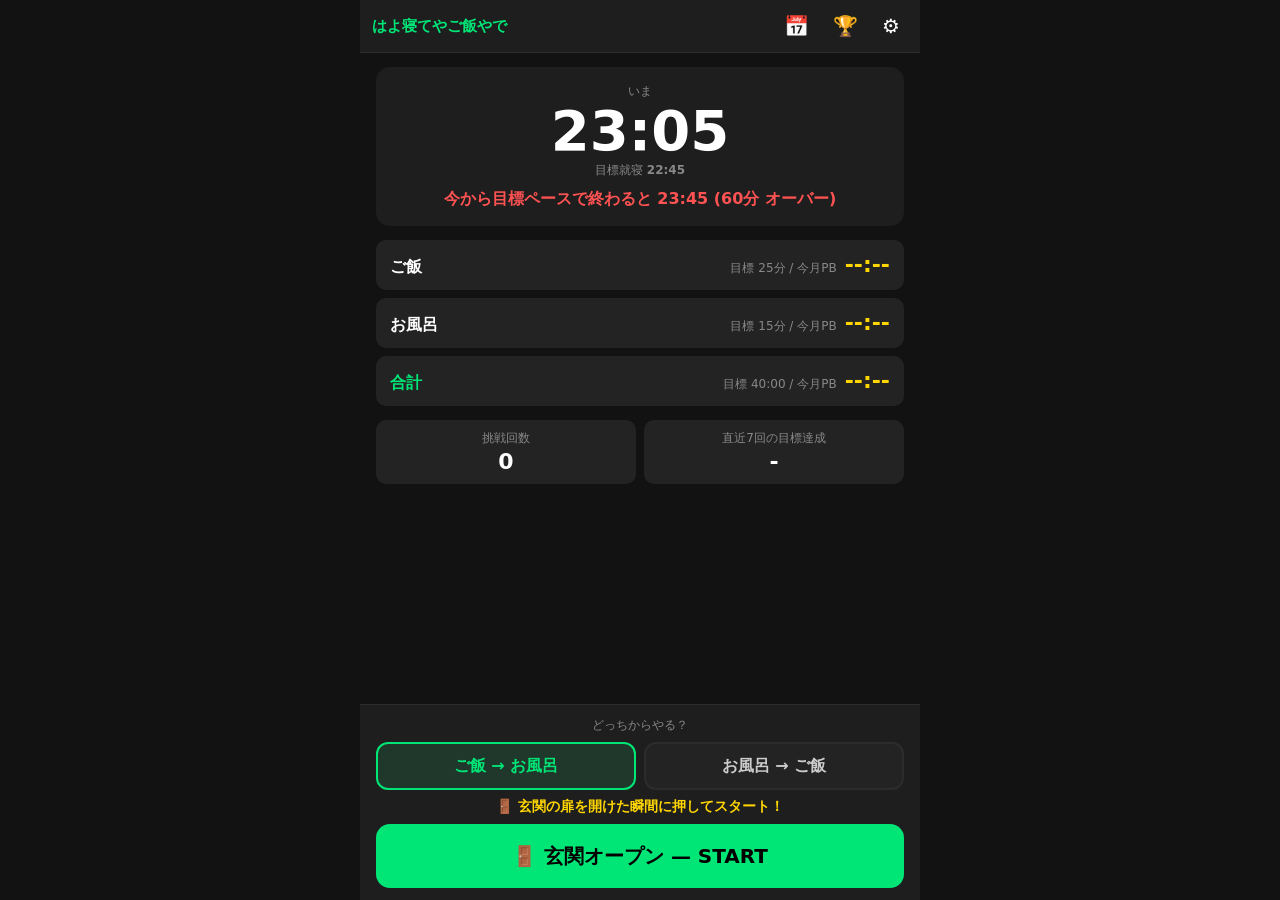
==== index.html @ 6f40788a "Monthly and yearly PBs: home compares to this month, calendar shows both - Home and the running time" ====
<!doctype html>
<html lang="ja">
<head>
  <meta charset="utf-8">
  <meta name="viewport" content="width=device-width, initial-scale=1, viewport-fit=cover">
  <meta name="theme-color" content="#121212">
  <meta name="apple-mobile-web-app-capable" content="yes">
  <meta name="apple-mobile-web-app-status-bar-style" content="black-translucent">
  <meta name="apple-mobile-web-app-title" content="はよ寝てや">
  <title>はよ寝てやご飯やで</title>
  <link rel="manifest" href="manifest.webmanifest">
  <link rel="icon" href="icons/icon.svg" type="image/svg+xml">
  <link rel="apple-touch-icon" href="icons/icon-192.png">
  <link rel="stylesheet" href="style.css">
</head>
<body>
  <!-- ホーム -->
  <section id="home" class="screen">
    <header class="bar">
      <span class="bar-title">はよ寝てやご飯やで</span>
      <button class="icon-btn" data-go="calendar" aria-label="カレンダー">📅</button>
      <button class="icon-btn" data-go="history" aria-label="歴代記録">🏆</button>
      <button class="icon-btn" data-go="settings" aria-label="設定">⚙</button>
    </header>
    <div class="content">
      <div class="clock-card">
        <div class="muted small">いま</div>
        <div id="home-now" class="now-clock">--:--</div>
        <div class="muted small">目標就寝 <b id="home-target-bed">--:--</b></div>
        <div id="home-forecast" class="forecast"></div>
      </div>

      <div id="home-pbs" class="pb-list"></div>

      <div class="stat-row">
        <div class="stat"><div class="muted small">挑戦回数</div><div id="home-attempts" class="stat-val">0</div></div>
        <div class="stat"><div class="muted small">直近7回の目標達成</div><div id="home-bed-ok" class="stat-val">-</div></div>
      </div>
    </div>
    <footer class="foot">
      <div class="muted small center-text">どっちからやる？</div>
      <div id="order-select" class="order-select" role="radiogroup" aria-label="取り組む順番"></div>
      <div class="start-hint">🚪 玄関の扉を開けた瞬間に押してスタート！</div>
      <button id="btn-start" class="big-btn">🚪 玄関オープン — START</button>
    </footer>
  </section>

  <!-- タイマー -->
  <section id="run" class="screen" hidden>
    <header class="bar">
      <span id="run-title" class="bar-title">はよ寝てやご飯やで</span>
      <span id="run-attempt" class="muted small"></span>
    </header>
    <div class="content run-content">
      <div class="timer-block">
        <div id="run-total" class="rta-timer"><span class="main">00:00</span><span class="cs">.00</span></div>
        <div class="seg-line">
          <span id="run-seg-name" class="seg-name"></span>
          <span id="run-seg" class="seg-time">00:00</span>
          <span class="muted small">/ 目標 <span id="run-seg-target"></span></span>
        </div>
        <div class="bar-track"><div id="run-progress" class="bar-fill"></div></div>
        <div class="run-meta">
          <span>vs 今月PB <b id="run-vs-pb">--</b></span>
          <span>就寝予想 <b id="run-bed">--:--</b></span>
        </div>
      </div>
      <div id="run-splits" class="splits" data-pb-label="今月PB差"></div>
    </div>
    <footer class="foot run-foot">
      <button id="btn-pause" class="sub-btn">⏸ 一時停止</button>
      <button id="btn-split" class="big-btn">完了 →</button>
      <button id="btn-abort" class="sub-btn danger">✕ 中断</button>
    </footer>
  </section>

  <!-- ひとこと -->
  <section id="comment" class="screen" hidden>
    <header class="bar"><span class="bar-title">GOAL! 🏁</span></header>
    <div class="content">
      <div id="comment-total" class="rta-timer center"></div>
      <label class="comment-label" for="comment-input">今日のひとこと</label>
      <textarea id="comment-input" class="comment-input" maxlength="200" rows="4"
        placeholder="例: ご飯中にスマホ見てもうた / 風呂はシャワーで即終了！"></textarea>
      <div class="muted small">あとで「あの日どうだっけ？」とカレンダーから見返せます</div>
    </div>
    <footer class="foot">
      <button id="btn-comment-done" class="big-btn">リザルトを見る →</button>
    </footer>
  </section>

  <!-- リザルト -->
  <section id="result" class="screen" hidden>
    <header class="bar"><span class="bar-title">RESULT</span></header>
    <div class="content">
      <div id="result-rank" class="rank-block"></div>
      <div id="result-total" class="rta-timer center"></div>
      <div id="result-badges" class="badges"></div>
      <div id="result-splits" class="splits" data-pb-label="今月PB差"></div>
      <div id="result-comment"></div>
      <div id="result-bed" class="bed-line"></div>
    </div>
    <footer class="foot">
      <button id="btn-sleep" class="big-btn">🌙 おやすみ（就寝を記録）</button>
      <button id="btn-result-home" class="sub-btn wide">ホームへ</button>
    </footer>
  </section>

  <!-- 歴代記録 -->
  <section id="history" class="screen" hidden>
    <header class="bar">
      <button class="icon-btn" data-go="home" aria-label="戻る">←</button>
      <span class="bar-title">歴代タイムアタック</span>
    </header>
    <div class="tabs" id="history-tabs"></div>
    <div class="content" id="history-body"></div>
  </section>

  <!-- カレンダー -->
  <section id="calendar" class="screen" hidden>
    <header class="bar">
      <button class="icon-btn" data-go="home" aria-label="戻る">←</button>
      <span class="bar-title">カレンダー</span>
    </header>
    <div class="content">
      <div class="cal-nav">
        <button id="cal-prev" class="icon-btn" aria-label="前の月">‹</button>
        <span id="cal-title" class="cal-title"></span>
        <button id="cal-next" class="icon-btn" aria-label="次の月">›</button>
      </div>
      <div id="cal-pb" class="cal-pb"></div>
      <div id="cal-grid" class="cal-grid"></div>
      <div class="muted small cal-legend">文字はランク、下の時刻は就寝(緑=目標達成)、👑はその月のPBの日。日付をタップするとその日のリザルトとひとことが見られます。</div>
      <div id="cal-day" class="cal-day"></div>
    </div>
  </section>

  <!-- 設定 -->
  <section id="settings" class="screen" hidden>
    <header class="bar">
      <button class="icon-btn" data-go="home" aria-label="戻る">←</button>
      <span class="bar-title">設定</span>
    </header>
    <div class="content">
      <form id="settings-form" class="form">
        <label>目標就寝時刻<input type="time" name="targetBed" required></label>
        <fieldset>
          <legend>タスク1</legend>
          <label>名前<input type="text" name="name0" maxlength="12" required></label>
          <label>目標(分)<input type="number" name="target0" min="1" max="180" required></label>
        </fieldset>
        <fieldset>
          <legend>タスク2</legend>
          <label>名前<input type="text" name="name1" maxlength="12" required></label>
          <label>目標(分)<input type="number" name="target1" min="1" max="180" required></label>
        </fieldset>
        <label class="check"><input type="checkbox" name="sound"> 目標時間を超えたら音とバイブで知らせる</label>
        <button type="submit" class="big-btn">保存</button>
      </form>
      <div class="form">
        <h3>バックアップ</h3>
        <p class="muted small">記録はこの端末のブラウザ内に保存されます。機種変更やデータ削除に備えて書き出しておけます。</p>
        <button id="btn-export" class="sub-btn wide">記録を書き出す (JSON)</button>
        <label class="sub-btn wide file-btn">記録を読み込む<input id="input-import" type="file" accept="application/json,.json" hidden></label>
        <button id="btn-clear" class="sub-btn wide danger">全記録を削除</button>
      </div>
    </div>
  </section>

  <!-- 記録詳細 -->
  <dialog id="detail">
    <div id="detail-body"></div>
    <label class="comment-label" for="detail-comment">ひとこと</label>
    <textarea id="detail-comment" class="comment-input" maxlength="200" rows="3" placeholder="(なし)"></textarea>
    <div class="dialog-actions">
      <button id="btn-detail-save" class="sub-btn">ひとことを保存</button>
      <button id="btn-detail-delete" class="sub-btn danger">削除</button>
      <button id="btn-detail-close" class="sub-btn">閉じる</button>
    </div>
  </dialog>

  <script src="app.js"></script>
</body>
</html>
---- style.css ----
/* task_ver4 (AppColors) のパレットを再現 */
:root {
  --bg: #121212;
  --card: #1e1e1e;
  --item: #232323;
  --button: #2c2c2c;
  --accent: #00e676;
  --accent-bright: #69f0ae;
  --cyan: #00e5ff;
  --yellow: #ffd600;
  --gold: #ffb300;
  --orange: #ff6d00;
  --red: #ff5252;
  --text: #ffffff;
  --text2: #cccccc;
  --muted: #888888;
  --current-row: #33331a;
}

* { box-sizing: border-box; }
html, body { height: 100%; margin: 0; }
body {
  background: var(--bg);
  color: var(--text);
  font-family: system-ui, -apple-system, "Hiragino Sans", "Noto Sans JP", sans-serif;
  -webkit-tap-highlight-color: transparent;
  overscroll-behavior: none;
}
button, input { font: inherit; color: inherit; }
.num, .rta-timer, .seg-time, .now-clock, .stat-val, .splits, .board { font-variant-numeric: tabular-nums; }

.screen {
  display: flex;
  flex-direction: column;
  height: 100dvh;
  max-width: 560px;
  margin: 0 auto;
  padding-top: env(safe-area-inset-top);
}
.screen[hidden] { display: none; }

.bar {
  display: flex;
  align-items: center;
  gap: 8px;
  padding: 10px 12px;
  background: var(--card);
  border-bottom: 1px solid var(--button);
}
.bar-title { flex: 1; color: var(--accent); font-weight: bold; font-size: 15px; }
.icon-btn {
  background: none; border: 0; font-size: 20px; padding: 4px 8px; cursor: pointer;
}
.content { flex: 1; overflow-y: auto; padding: 14px 16px; }
.foot {
  display: flex; flex-direction: column; gap: 8px;
  padding: 12px 16px calc(12px + env(safe-area-inset-bottom));
  background: var(--card);
  border-top: 1px solid var(--button);
}
.muted { color: var(--muted); }
.small { font-size: 12px; }

.big-btn {
  width: 100%;
  min-height: 64px;
  border: 0; border-radius: 14px;
  background: var(--accent); color: #000;
  font-size: 20px; font-weight: bold;
  cursor: pointer;
}
.big-btn:active { background: var(--accent-bright); }
.sub-btn {
  min-height: 44px; padding: 0 14px;
  border: 0; border-radius: 10px;
  background: var(--button); color: var(--text2);
  font-weight: bold; cursor: pointer;
}
.sub-btn.wide { width: 100%; display: flex; align-items: center; justify-content: center; }
.sub-btn.danger { color: var(--red); }

/* ホーム */
.clock-card {
  background: var(--card); border-radius: 14px; padding: 16px; text-align: center;
}
.now-clock { font-size: 56px; font-weight: bold; line-height: 1.1; }
.forecast { margin-top: 10px; font-weight: bold; }
.forecast.ok { color: var(--accent); }
.forecast.ng { color: var(--red); }
.pb-list { margin-top: 14px; display: grid; gap: 8px; }
.pb-item {
  display: flex; align-items: baseline; gap: 8px;
  background: var(--item); border-radius: 10px; padding: 12px 14px;
}
.pb-item .name { flex: 1; font-weight: bold; }
.pb-item .pb { color: var(--yellow); font-size: 22px; font-weight: bold; font-variant-numeric: tabular-nums; }
.pb-item.total .name { color: var(--accent); }
.stat-row { display: flex; gap: 8px; margin-top: 14px; }
.stat { flex: 1; background: var(--item); border-radius: 10px; padding: 10px; text-align: center; }
.stat-val { font-size: 22px; font-weight: bold; margin-top: 2px; }

/* タイマー */
.run-content { display: flex; flex-direction: column; }
.timer-block { text-align: center; padding: 6px 0 14px; }
.rta-timer { font-weight: bold; color: var(--accent); line-height: 1; }
.rta-timer .main { font-size: 64px; }
.rta-timer .cs { font-size: 28px; }
.rta-timer.behind { color: var(--red); }
.rta-timer.center { text-align: center; margin: 10px 0; }
.seg-line { margin-top: 10px; display: flex; justify-content: center; align-items: baseline; gap: 8px; }
.seg-name { font-weight: bold; }
.seg-time { font-size: 28px; font-weight: bold; color: var(--yellow); }
.seg-time.over { color: var(--red); }
.bar-track { margin: 10px auto 0; height: 8px; background: var(--button); border-radius: 4px; overflow: hidden; }
.bar-fill { height: 100%; width: 0; background: var(--accent); }
.bar-fill.over { background: var(--red); }
.run-meta { margin-top: 10px; display: flex; justify-content: space-around; font-size: 14px; color: var(--text2); }
.run-meta b { font-size: 16px; }
.run-meta .ahead { color: var(--accent); }
.run-meta .behind { color: var(--red); }
.run-foot { flex-direction: row; align-items: stretch; }
.run-foot .big-btn { flex: 2; }
.run-foot .sub-btn { flex: 1; font-size: 13px; }
.paused .rta-timer, .paused .seg-time { opacity: .45; }

/* スプリット表 */
.splits { background: var(--card); border-radius: 10px; overflow: hidden; }
.split-head, .split-row {
  display: grid; grid-template-columns: 1fr 80px 80px; gap: 6px;
  padding: 10px 12px; align-items: baseline;
  border-bottom: .5px solid var(--button);
}
.split-head { color: var(--muted); font-size: 11px; font-weight: bold; }
.split-row:last-child { border-bottom: 0; }
.split-row .r { text-align: right; }
.split-row .name { font-weight: bold; }
.split-row.current { background: var(--current-row); box-shadow: inset 3px 0 0 var(--yellow); }
.split-row.current .time { color: var(--yellow); }
.split-row.future { color: var(--muted); }
.split-row.total { border-top: 1px solid var(--button); }
.split-row.total .name { color: var(--accent); }
.d-ahead { color: var(--accent); }
.d-behind { color: var(--red); }
.d-gold { color: var(--gold); }

/* リザルト */
.rank-block { text-align: center; margin-top: 6px; }
.rank-letter { font-size: 88px; font-weight: 900; line-height: 1; }
.rank-title { font-weight: bold; letter-spacing: .08em; }
.badges { display: flex; flex-wrap: wrap; justify-content: center; gap: 6px; margin-bottom: 14px; }
.badge {
  padding: 4px 10px; border-radius: 999px; font-size: 12px; font-weight: bold;
  background: color-mix(in srgb, var(--gold) 18%, transparent); color: var(--gold);
}
.badge.cyan { background: color-mix(in srgb, var(--cyan) 15%, transparent); color: var(--cyan); }
.bed-line { text-align: center; margin-top: 14px; font-weight: bold; }

/* 歴代記録 */
.tabs { display: flex; gap: 6px; padding: 10px 16px 0; overflow-x: auto; }
.tab {
  flex: 1; min-height: 38px; border: 0; border-radius: 999px;
  background: var(--button); color: var(--text2); font-weight: bold; white-space: nowrap; padding: 0 12px;
  cursor: pointer;
}
.tab[aria-selected="true"] { background: var(--accent); color: #000; }
.board { display: grid; gap: 6px; }
.board-row {
  display: grid; grid-template-columns: 36px 1fr auto; gap: 8px; align-items: center;
  background: var(--item); border-radius: 10px; padding: 10px 12px;
  border: 0; text-align: left; width: 100%; cursor: pointer;
}
.board-row .place { font-weight: 900; color: var(--muted); text-align: center; }
.board-row.p1 .place { color: var(--gold); }
.board-row.p2 .place { color: #c0c0c0; }
.board-row.p3 .place { color: #cd7f32; }
.board-row .time { font-size: 20px; font-weight: bold; }
.board-row .sub { color: var(--muted); font-size: 12px; }
.empty { text-align: center; color: var(--muted); padding: 40px 0; }
.chart { background: var(--card); border-radius: 10px; padding: 10px; margin-bottom: 12px; }
.chart svg { display: block; width: 100%; height: auto; }
.sort-row { display: flex; gap: 6px; margin-bottom: 10px; flex-wrap: wrap; }
.sort-row .tab { flex: 0 0 auto; min-height: 30px; font-size: 12px; }

/* 設定 */
.form { display: grid; gap: 12px; margin-bottom: 24px; }
.form h3 { margin: 8px 0 0; font-size: 15px; color: var(--accent); }
.form p { margin: 0; }
.form label { display: grid; gap: 4px; color: var(--text2); font-size: 13px; }
.form label.check { display: flex; align-items: center; gap: 8px; }
.form input[type=text], .form input[type=number], .form input[type=time] {
  background: var(--item); border: 1px solid var(--button); border-radius: 8px;
  padding: 10px; font-size: 16px;
}
.form fieldset { border: 1px solid var(--button); border-radius: 10px; display: grid; gap: 8px; }
.form legend { color: var(--muted); font-size: 12px; padding: 0 4px; }
.file-btn { cursor: pointer; }

dialog {
  background: var(--card); color: var(--text); border: 1px solid var(--button);
  border-radius: 14px; width: min(92vw, 480px); padding: 16px;
}
dialog::backdrop { background: rgba(0, 0, 0, .7); }
.dialog-actions { display: flex; justify-content: flex-end; gap: 8px; margin-top: 14px; }
.detail-title { font-weight: bold; margin-bottom: 8px; }

/* 順番の選択とスタート案内 */
.center-text { text-align: center; }
.order-select { display: flex; gap: 8px; }
.order-btn {
  flex: 1; min-height: 48px; border-radius: 12px;
  border: 2px solid var(--button); background: var(--item); color: var(--text2);
  font-weight: bold; cursor: pointer;
}
.order-btn[aria-checked="true"] { border-color: var(--accent); color: var(--accent); background: color-mix(in srgb, var(--accent) 10%, var(--item)); }
.start-hint { text-align: center; color: var(--yellow); font-weight: bold; font-size: 14px; }

/* ひとこと */
.comment-label { display: block; margin: 16px 0 6px; color: var(--text2); font-size: 13px; font-weight: bold; }
.comment-input {
  width: 100%; resize: vertical;
  background: var(--item); border: 1px solid var(--button); border-radius: 10px;
  padding: 10px; font-size: 16px; color: var(--text); font-family: inherit;
}
.comment-box {
  margin-top: 14px; padding: 12px 14px; border-radius: 10px;
  background: var(--item); border-left: 3px solid var(--cyan);
  white-space: pre-wrap; word-break: break-word;
}

/* カレンダー */
.cal-nav { display: flex; align-items: center; justify-content: space-between; margin-bottom: 8px; }
.cal-nav .icon-btn { font-size: 28px; padding: 0 14px; }
.cal-title { font-weight: bold; font-size: 17px; }
.cal-grid { display: grid; grid-template-columns: repeat(7, 1fr); gap: 4px; }
.cal-dow { text-align: center; font-size: 11px; color: var(--muted); padding: 2px 0; }
.cal-dow.sun { color: var(--red); }
.cal-dow.sat { color: var(--cyan); }
.cal-cell {
  min-height: 58px; border-radius: 8px; border: 1px solid transparent;
  background: var(--card); color: var(--text2);
  display: flex; flex-direction: column; align-items: center; justify-content: flex-start;
  padding: 3px 0; gap: 1px; cursor: pointer; font-variant-numeric: tabular-nums;
}
.cal-cell.blank { background: none; cursor: default; }
.cal-cell.today { border-color: var(--muted); }
.cal-cell.selected { border-color: var(--accent); }
.cal-cell .d { font-size: 11px; }
.cal-cell .rk { font-size: 18px; font-weight: 900; line-height: 1.1; }
.cal-cell .bt { font-size: 9px; }
.cal-legend { margin: 8px 0 14px; }
.cal-day h3 { margin: 0 0 8px; font-size: 15px; }
.cal-day .board { margin-bottom: 8px; }

/* 期間別PB(カレンダー) */
.cal-pb { background: var(--card); border-radius: 10px; padding: 4px 0; margin-bottom: 12px; }
.pb-row { display: grid; grid-template-columns: 64px 1fr 1fr; gap: 6px; align-items: center; padding: 6px 10px; }
.pb-row.head { color: var(--muted); font-size: 11px; font-weight: bold; text-align: center; padding-bottom: 2px; }
.pb-row + .pb-row { border-top: .5px solid var(--button); }
.pb-row.head + .pb-row { border-top: 0; }
.pb-name { font-weight: bold; font-size: 13px; }
.pb-row.total .pb-name { color: var(--accent); }
.pb-cell {
  display: flex; flex-direction: column; align-items: center; gap: 1px;
  background: var(--item); border: 0; border-radius: 8px; padding: 6px 0; cursor: pointer;
  font-variant-numeric: tabular-nums;
}
.pb-cell b { color: var(--yellow); font-size: 17px; }
.pb-cell span { color: var(--muted); font-size: 10px; }
.pb-cell.empty-cell { color: var(--muted); cursor: default; }
.cal-cell { position: relative; }
.cal-cell .crown { position: absolute; top: 1px; right: 2px; font-size: 10px; }
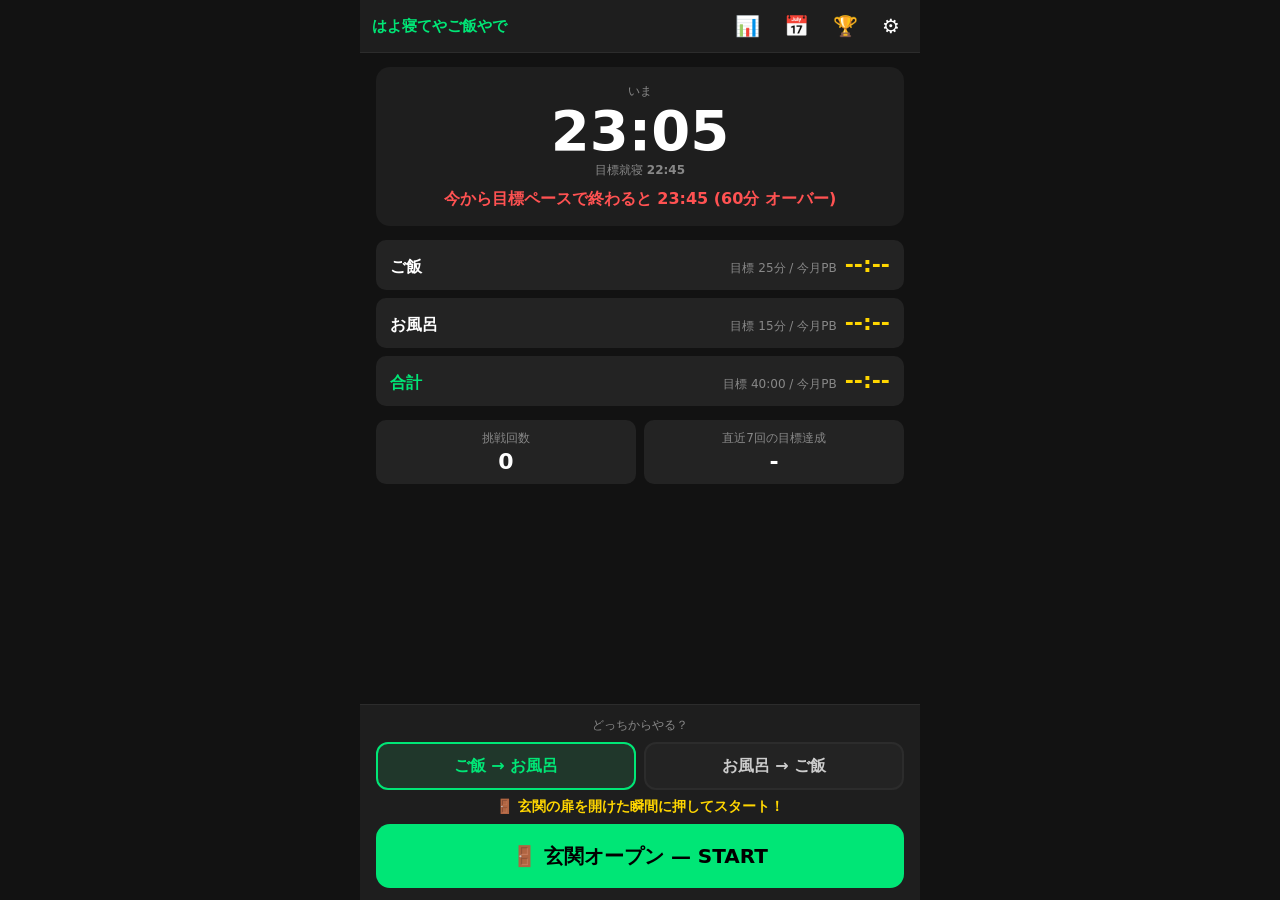
==== commit 335e388b: "Add analysis screen with bedtime-delay breakdown and richer charts - New 📊 screen scoped by a period" ====
--- a/index.html
+++ b/index.html
@@ -18,6 +18,7 @@
   <section id="home" class="screen">
     <header class="bar">
       <span class="bar-title">はよ寝てやご飯やで</span>
+      <button class="icon-btn" data-go="analysis" aria-label="分析">📊</button>
       <button class="icon-btn" data-go="calendar" aria-label="カレンダー">📅</button>
       <button class="icon-btn" data-go="history" aria-label="歴代記録">🏆</button>
       <button class="icon-btn" data-go="settings" aria-label="設定">⚙</button>
@@ -95,14 +96,14 @@
     <div class="content">
       <div id="result-rank" class="rank-block"></div>
       <div id="result-total" class="rta-timer center"></div>
+      <div id="result-times" class="result-times"></div>
       <div id="result-badges" class="badges"></div>
       <div id="result-splits" class="splits" data-pb-label="今月PB差"></div>
       <div id="result-comment"></div>
       <div id="result-bed" class="bed-line"></div>
     </div>
     <footer class="foot">
-      <button id="btn-sleep" class="big-btn">🌙 おやすみ（就寝を記録）</button>
-      <button id="btn-result-home" class="sub-btn wide">ホームへ</button>
+      <button id="btn-result-home" class="big-btn">ホームへ</button>
     </footer>
   </section>
 
@@ -114,6 +115,16 @@
     </header>
     <div class="tabs" id="history-tabs"></div>
     <div class="content" id="history-body"></div>
+  </section>
+
+  <!-- 分析 -->
+  <section id="analysis" class="screen" hidden>
+    <header class="bar">
+      <button class="icon-btn" data-go="home" aria-label="戻る">←</button>
+      <span class="bar-title">分析</span>
+    </header>
+    <div class="tabs" id="analysis-filter" role="group" aria-label="集計する期間"></div>
+    <div class="content" id="analysis-body"></div>
   </section>
 
   <!-- カレンダー -->
@@ -180,5 +191,6 @@
   </dialog>
 
   <script src="app.js"></script>
+  <script src="analysis.js"></script>
 </body>
 </html>
--- a/style.css
+++ b/style.css
@@ -269,3 +269,59 @@
 .pb-cell.empty-cell { color: var(--muted); cursor: default; }
 .cal-cell { position: relative; }
 .cal-cell .crown { position: absolute; top: 1px; right: 2px; font-size: 10px; }
+
+.result-times { text-align: center; color: var(--text2); font-weight: bold; margin: -2px 0 12px; font-variant-numeric: tabular-nums; }
+
+/* ===== 分析 ===== */
+#analysis-filter .tab { flex: 1; }
+.kpi-grid { display: grid; grid-template-columns: 1fr 1fr; gap: 8px; margin-bottom: 14px; }
+.kpi { background: var(--card); border-radius: 12px; padding: 12px; }
+.kpi-label { color: var(--muted); font-size: 12px; font-weight: bold; }
+.kpi-value { font-size: 26px; font-weight: bold; margin-top: 2px; }
+.kpi-sub { color: var(--text2); font-size: 12px; margin-top: 2px; }
+.kpi-delta { color: var(--muted); font-size: 11px; margin-top: 6px; }
+.kpi-delta .up-good { color: var(--accent); font-weight: bold; }
+.kpi-delta .up-bad { color: var(--red); font-weight: bold; }
+
+.viz-card { background: var(--card); border-radius: 12px; padding: 12px; margin-bottom: 12px; }
+.viz-head { display: flex; align-items: center; gap: 8px; }
+.viz-head h3 { flex: 1; margin: 0; font-size: 15px; }
+.viz-table-btn {
+  border: 1px solid var(--button); background: none; color: var(--text2);
+  border-radius: 999px; padding: 4px 10px; font-size: 11px; font-weight: bold; cursor: pointer;
+}
+.viz-sub { margin: 6px 0 0; color: var(--muted); font-size: 12px; line-height: 1.5; }
+.viz-legend { display: flex; flex-wrap: wrap; gap: 4px 14px; margin-top: 8px; font-size: 12px; color: var(--text2); }
+.viz-legend-item { display: inline-flex; align-items: center; gap: 6px; }
+.viz-key { display: inline-block; }
+.viz-key.bar { width: 12px; height: 12px; border-radius: 3px; }
+.viz-key.line { width: 14px; height: 2px; border-radius: 1px; }
+.viz-key.dot { width: 8px; height: 8px; border-radius: 50%; }
+.viz-plot { margin-top: 10px; }
+.viz-svg { display: block; width: 100%; height: auto; touch-action: pan-y; -webkit-user-select: none; user-select: none; }
+.viz-axis { fill: var(--muted); font-size: 11px; font-variant-numeric: tabular-nums; }
+.viz-label { fill: var(--text2); font-size: 12px; font-weight: bold; }
+.viz-value { fill: var(--text); font-size: 12px; font-weight: bold; font-variant-numeric: tabular-nums; }
+.viz-mark { font-size: 13px; font-weight: bold; }
+.viz-headline { margin-top: 10px; font-weight: bold; font-size: 15px; line-height: 1.5; }
+.viz-sum { margin-top: 4px; color: var(--muted); font-size: 11px; line-height: 1.5; }
+.viz-note, .viz-empty { color: var(--muted); font-size: 12px; text-align: center; padding: 6px 0; }
+.viz-empty { padding: 24px 0; }
+.viz-table { margin-top: 10px; overflow-x: auto; }
+.viz-table-el { width: 100%; border-collapse: collapse; font-size: 12px; font-variant-numeric: tabular-nums; }
+.viz-table-el th { color: var(--muted); text-align: left; font-weight: bold; padding: 4px 6px; border-bottom: 1px solid var(--button); white-space: nowrap; }
+.viz-table-el td { padding: 6px; border-bottom: .5px solid var(--button); white-space: nowrap; }
+
+.viz-tip {
+  position: fixed; z-index: 50; pointer-events: none; max-width: 260px;
+  background: #0b0b0b; border: 1px solid var(--button); border-radius: 10px;
+  padding: 8px 10px; box-shadow: 0 6px 20px rgba(0, 0, 0, .5); font-size: 12px;
+}
+.viz-tip[hidden] { display: none; }
+.viz-tip-title { color: var(--muted); font-weight: bold; margin-bottom: 4px; }
+.viz-tip-row { display: flex; align-items: center; gap: 6px; line-height: 1.7; }
+.viz-tip-row b { font-size: 14px; font-variant-numeric: tabular-nums; }
+.viz-tip-row span:last-child { color: var(--text2); }
+.viz-tip-key { width: 12px; height: 2px; border-radius: 1px; flex: none; }
+.chart .viz-plot { margin-top: 6px; }
+.viz-key.dash { width: 14px; height: 0; border-top: 2px dashed; background: none !important; }
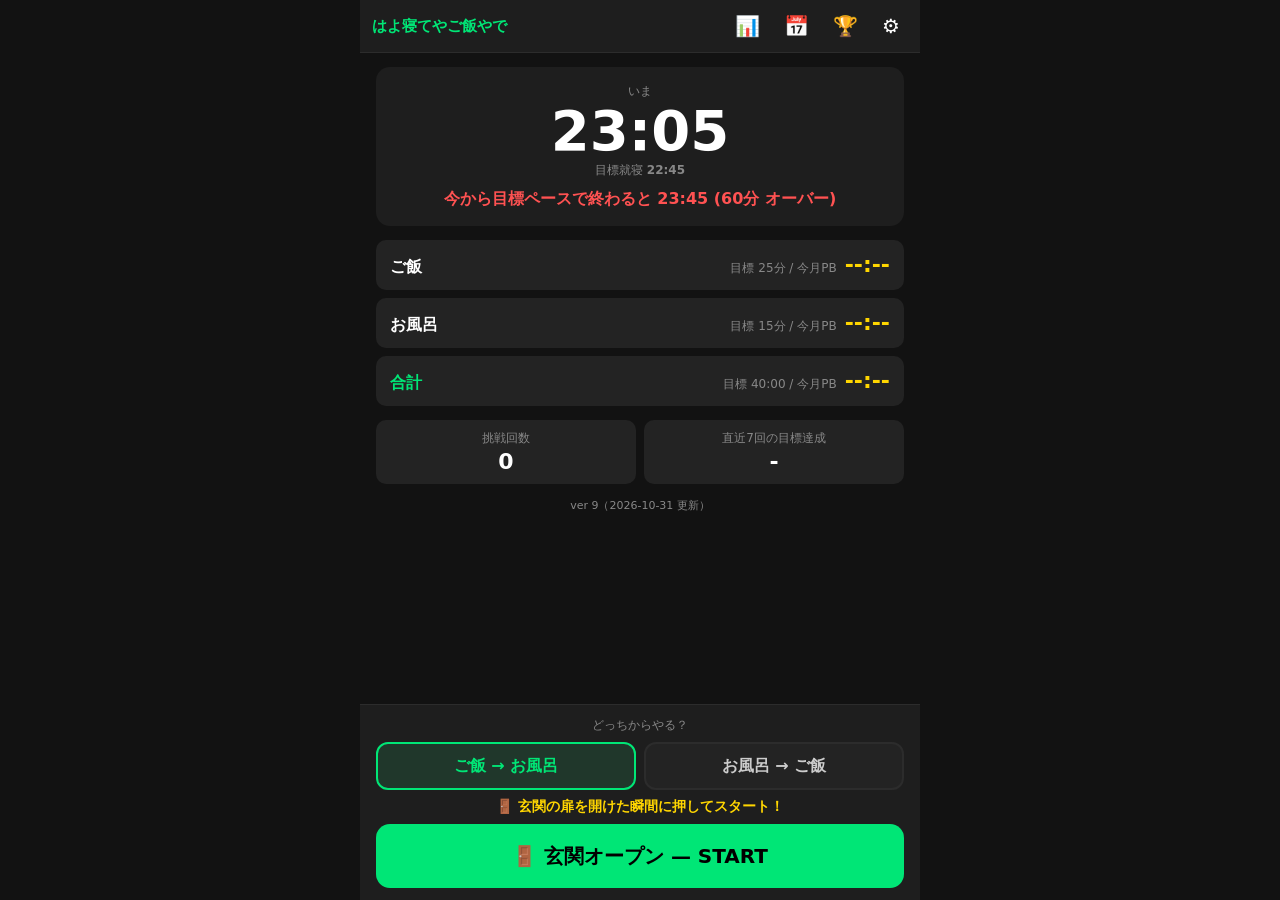
==== commit 4cf3b03c: "Show app version on home and settings, warn on mixed versions - APP_VERSION/APP_UPDATED in app.js, s" ====
--- a/index.html
+++ b/index.html
@@ -11,7 +11,7 @@
   <link rel="manifest" href="manifest.webmanifest">
   <link rel="icon" href="icons/icon.svg" type="image/svg+xml">
   <link rel="apple-touch-icon" href="icons/icon-192.png">
-  <link rel="stylesheet" href="style.css">
+  <link rel="stylesheet" href="style.css?v=9">
 </head>
 <body>
   <!-- ホーム -->
@@ -37,6 +37,7 @@
         <div class="stat"><div class="muted small">挑戦回数</div><div id="home-attempts" class="stat-val">0</div></div>
         <div class="stat"><div class="muted small">直近7回の目標達成</div><div id="home-bed-ok" class="stat-val">-</div></div>
       </div>
+      <div id="home-version" class="version"></div>
     </div>
     <footer class="foot">
       <div class="muted small center-text">どっちからやる？</div>
@@ -175,22 +176,30 @@
         <label class="sub-btn wide file-btn">記録を読み込む<input id="input-import" type="file" accept="application/json,.json" hidden></label>
         <button id="btn-clear" class="sub-btn wide danger">全記録を削除</button>
       </div>
+      <div class="form">
+        <h3>バージョン</h3>
+        <div id="settings-version" class="version left"></div>
+        <div id="settings-cache" class="muted small"></div>
+      </div>
     </div>
   </section>
 
   <!-- 記録詳細 -->
   <dialog id="detail">
     <div id="detail-body"></div>
+    <label class="comment-label" for="detail-bed">🌙 就寝時刻</label>
+    <input id="detail-bed" class="comment-input" type="time" required>
+    <div class="muted small">押し忘れなどで実際に寝た時刻と違うときは直せます(分析・カレンダーに反映)</div>
     <label class="comment-label" for="detail-comment">ひとこと</label>
     <textarea id="detail-comment" class="comment-input" maxlength="200" rows="3" placeholder="(なし)"></textarea>
     <div class="dialog-actions">
-      <button id="btn-detail-save" class="sub-btn">ひとことを保存</button>
+      <button id="btn-detail-save" class="sub-btn">保存</button>
       <button id="btn-detail-delete" class="sub-btn danger">削除</button>
       <button id="btn-detail-close" class="sub-btn">閉じる</button>
     </div>
   </dialog>
 
-  <script src="app.js"></script>
-  <script src="analysis.js"></script>
+  <script src="app.js?v=9"></script>
+  <script src="analysis.js?v=9"></script>
 </body>
 </html>
--- a/style.css
+++ b/style.css
@@ -325,3 +325,7 @@
 .viz-tip-key { width: 12px; height: 2px; border-radius: 1px; flex: none; }
 .chart .viz-plot { margin-top: 6px; }
 .viz-key.dash { width: 14px; height: 0; border-top: 2px dashed; background: none !important; }
+
+.version { text-align: center; color: var(--muted); font-size: 11px; margin-top: 14px; font-variant-numeric: tabular-nums; }
+.version.left { text-align: left; margin-top: 0; font-size: 14px; color: var(--text2); }
+.version.mixed { color: var(--red); font-weight: bold; font-size: 13px; }
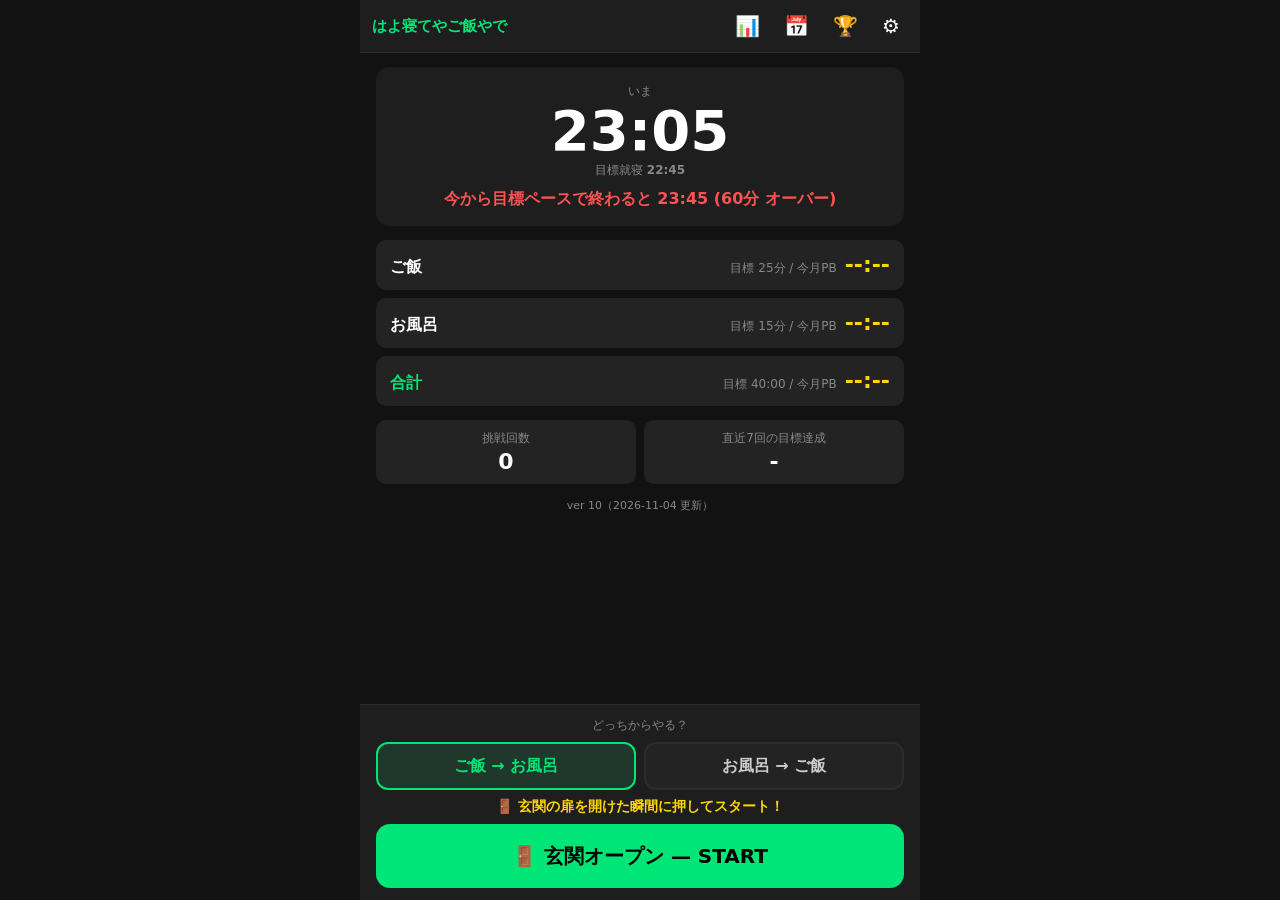
==== commit 5a0338f0: "Add TEMPO: endless per-page/problem timer with slump warnings New standalone PWA under tempo/ (own m" ====
--- a/index.html
+++ b/index.html
@@ -11,7 +11,7 @@
   <link rel="manifest" href="manifest.webmanifest">
   <link rel="icon" href="icons/icon.svg" type="image/svg+xml">
   <link rel="apple-touch-icon" href="icons/icon-192.png">
-  <link rel="stylesheet" href="style.css?v=9">
+  <link rel="stylesheet" href="style.css?v=10">
 </head>
 <body>
   <!-- ホーム -->
@@ -199,7 +199,7 @@
     </div>
   </dialog>
 
-  <script src="app.js?v=9"></script>
-  <script src="analysis.js?v=9"></script>
+  <script src="app.js?v=10"></script>
+  <script src="analysis.js?v=10"></script>
 </body>
 </html>
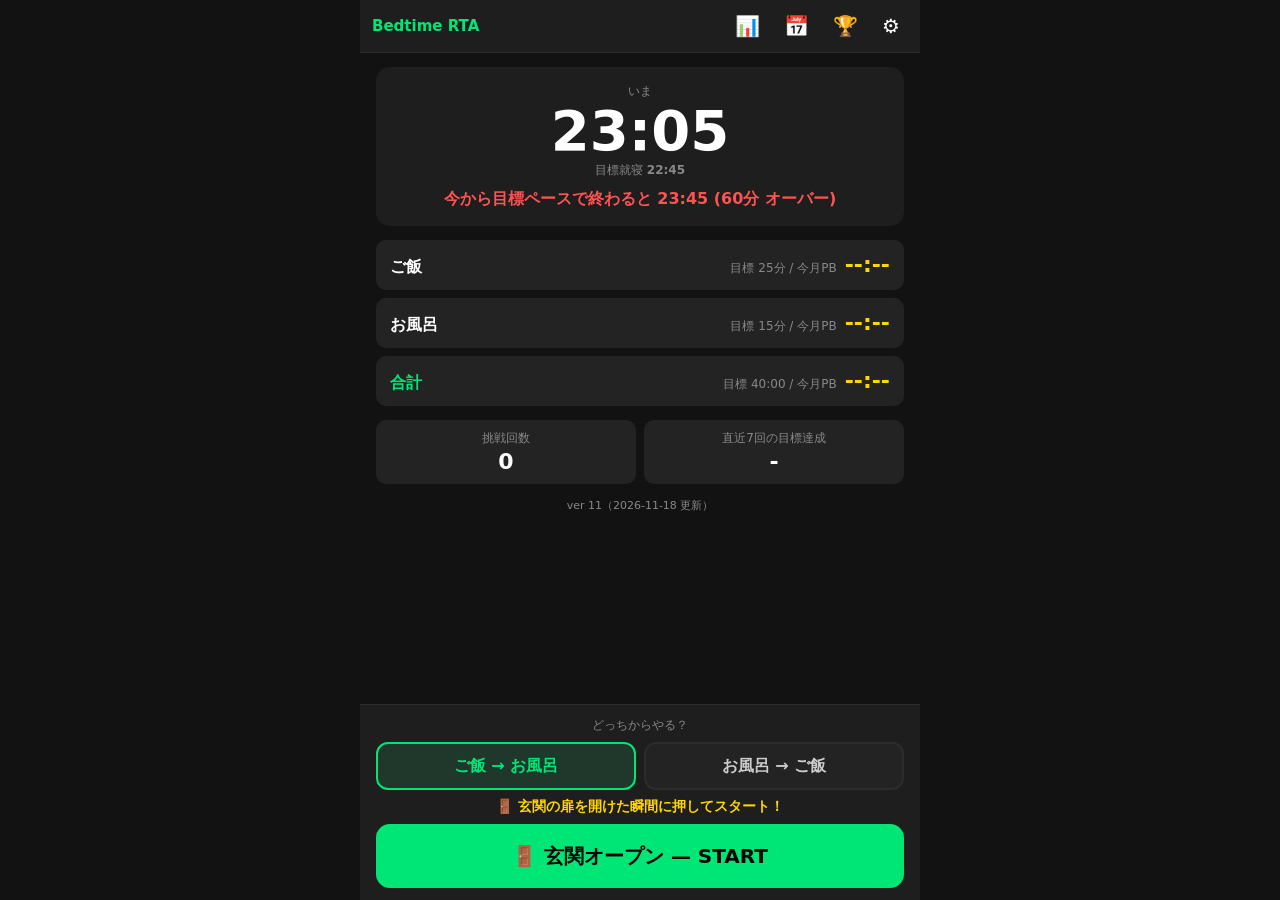
==== commit b84270dd: "アプリ名を Bedtime RTA に変更し、README を英語にする (ver 11) Co-Authored-By: Claude Opus 5.5 <noreply@anthropic.com" ====
--- a/index.html
+++ b/index.html
@@ -6,18 +6,18 @@
   <meta name="theme-color" content="#121212">
   <meta name="apple-mobile-web-app-capable" content="yes">
   <meta name="apple-mobile-web-app-status-bar-style" content="black-translucent">
-  <meta name="apple-mobile-web-app-title" content="はよ寝てや">
-  <title>はよ寝てやご飯やで</title>
+  <meta name="apple-mobile-web-app-title" content="Bedtime RTA">
+  <title>Bedtime RTA</title>
   <link rel="manifest" href="manifest.webmanifest">
   <link rel="icon" href="icons/icon.svg" type="image/svg+xml">
   <link rel="apple-touch-icon" href="icons/icon-192.png">
-  <link rel="stylesheet" href="style.css?v=10">
+  <link rel="stylesheet" href="style.css?v=11">
 </head>
 <body>
   <!-- ホーム -->
   <section id="home" class="screen">
     <header class="bar">
-      <span class="bar-title">はよ寝てやご飯やで</span>
+      <span class="bar-title">Bedtime RTA</span>
       <button class="icon-btn" data-go="analysis" aria-label="分析">📊</button>
       <button class="icon-btn" data-go="calendar" aria-label="カレンダー">📅</button>
       <button class="icon-btn" data-go="history" aria-label="歴代記録">🏆</button>
@@ -50,7 +50,7 @@
   <!-- タイマー -->
   <section id="run" class="screen" hidden>
     <header class="bar">
-      <span id="run-title" class="bar-title">はよ寝てやご飯やで</span>
+      <span id="run-title" class="bar-title">Bedtime RTA</span>
       <span id="run-attempt" class="muted small"></span>
     </header>
     <div class="content run-content">
@@ -199,7 +199,7 @@
     </div>
   </dialog>
 
-  <script src="app.js?v=10"></script>
-  <script src="analysis.js?v=10"></script>
+  <script src="app.js?v=11"></script>
+  <script src="analysis.js?v=11"></script>
 </body>
 </html>
